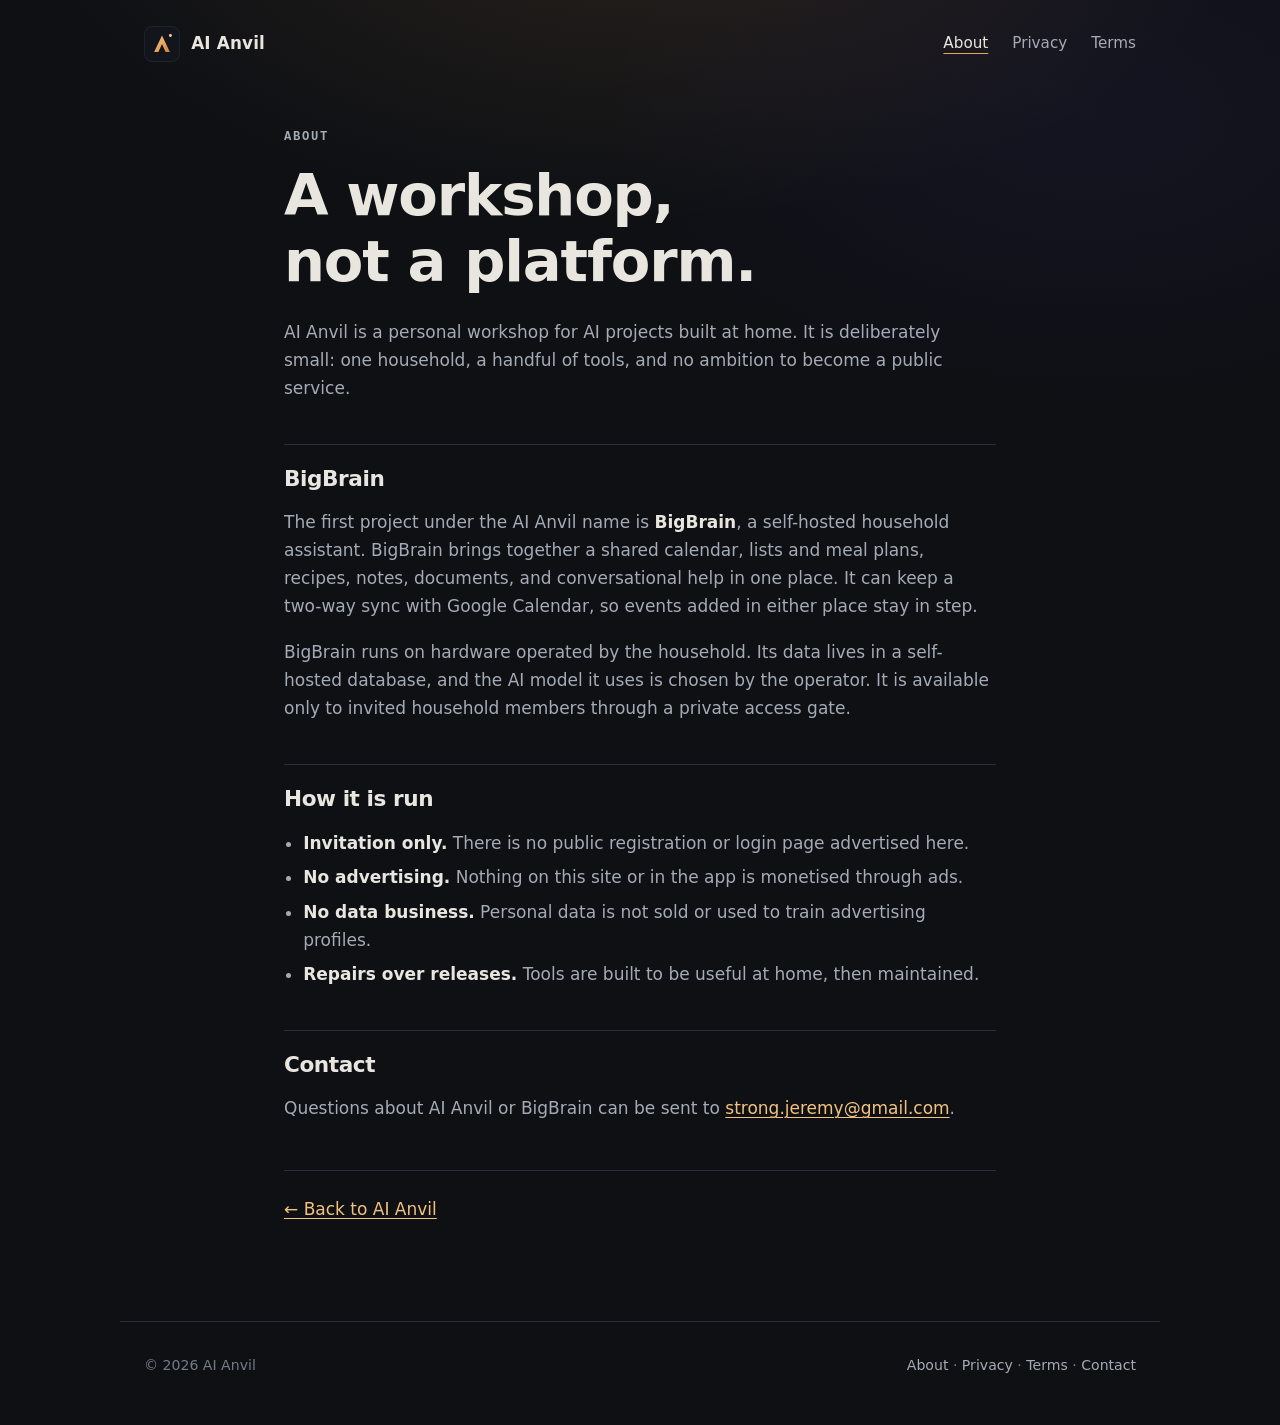
==== about/index.html @ 4a5acce0 "Add AI Anvil landing site with about, privacy, and terms" ====
<!doctype html>
<html lang="en">
<head>
  <meta charset="utf-8">
  <meta name="viewport" content="width=device-width, initial-scale=1">
  <title>About — AI Anvil</title>
  <meta name="description" content="AI Anvil is a private workshop for personal AI and the home of BigBrain, a self-hosted household assistant.">
  <link rel="canonical" href="https://aianvil.app/about/">
  <link rel="icon" href="/assets/mark.svg" type="image/svg+xml">
  <link rel="stylesheet" href="/assets/styles.css">
  <meta property="og:title" content="About — AI Anvil">
  <meta property="og:description" content="A private workshop for personal AI and the home of BigBrain.">
  <meta property="og:type" content="website">
  <meta property="og:url" content="https://aianvil.app/about/">
</head>
<body>
  <a class="skip-link" href="#main">Skip to content</a>

  <header class="site-header">
    <a class="brand" href="/" aria-label="AI Anvil home">
      <img src="/assets/mark.svg" alt="" width="36" height="36">
      <span>AI Anvil</span>
    </a>
    <nav class="site-nav" aria-label="Primary">
      <a href="/about/" aria-current="page">About</a>
      <a href="/privacy/">Privacy</a>
      <a href="/terms/">Terms</a>
    </nav>
  </header>

  <main id="main" class="prose">
    <p class="eyebrow">About</p>
    <h1>A workshop, not a platform.</h1>

    <p>
      AI Anvil is a personal workshop for AI projects built at home. It is deliberately small:
      one household, a handful of tools, and no ambition to become a public service.
    </p>

    <h2>BigBrain</h2>
    <p>
      The first project under the AI Anvil name is <strong>BigBrain</strong>, a self-hosted
      household assistant. BigBrain brings together a shared calendar, lists and meal plans,
      recipes, notes, documents, and conversational help in one place. It can keep a two-way
      sync with Google Calendar, so events added in either place stay in step.
    </p>
    <p>
      BigBrain runs on hardware operated by the household. Its data lives in a self-hosted
      database, and the AI model it uses is chosen by the operator. It is available only to
      invited household members through a private access gate.
    </p>

    <h2>How it is run</h2>
    <ul>
      <li><strong>Invitation only.</strong> There is no public registration or login page advertised here.</li>
      <li><strong>No advertising.</strong> Nothing on this site or in the app is monetised through ads.</li>
      <li><strong>No data business.</strong> Personal data is not sold or used to train advertising profiles.</li>
      <li><strong>Repairs over releases.</strong> Tools are built to be useful at home, then maintained.</li>
    </ul>

    <h2>Contact</h2>
    <p>
      Questions about AI Anvil or BigBrain can be sent to
      <a href="mailto:strong.jeremy@gmail.com">strong.jeremy@gmail.com</a>.
    </p>

    <p class="back"><a href="/">&larr; Back to AI Anvil</a></p>
  </main>

  <footer class="site-footer">
    <p>&copy; 2026 AI Anvil</p>
    <p>
      <a href="/about/">About</a>
      <span aria-hidden="true">·</span>
      <a href="/privacy/">Privacy</a>
      <span aria-hidden="true">·</span>
      <a href="/terms/">Terms</a>
      <span aria-hidden="true">·</span>
      <a href="mailto:strong.jeremy@gmail.com">Contact</a>
    </p>
  </footer>
</body>
</html>
---- assets/styles.css ----
/* AI Anvil — static site styles. No external fonts, no trackers, no JavaScript. */

:root {
  color-scheme: dark;
  --bg: #0e1014;
  --bg-soft: #12151b;
  --surface: #161a22;
  --surface-raised: #1b202a;
  --border: #29303c;
  --text: #e9e6df;
  --muted: #a4abb6;
  --faint: #737b88;
  --accent: #e7a558;
  --accent-bright: #f3c27e;
  --accent-dim: #8a5a28;
  --max: 1040px;
  --radius: 18px;
  --font: ui-sans-serif, system-ui, -apple-system, "Segoe UI", Roboto, "Helvetica Neue", Arial, sans-serif;
  --mono: ui-monospace, SFMono-Regular, Menlo, Consolas, "Liberation Mono", monospace;
}

*,
*::before,
*::after {
  box-sizing: border-box;
}

html {
  scroll-behavior: smooth;
}

body {
  margin: 0;
  min-height: 100vh;
  background:
    radial-gradient(900px 520px at 50% -10%, rgba(231, 165, 88, 0.13), transparent 70%),
    radial-gradient(700px 420px at 85% 8%, rgba(122, 92, 255, 0.06), transparent 70%),
    var(--bg);
  color: var(--text);
  font-family: var(--font);
  font-size: 17px;
  line-height: 1.65;
  -webkit-font-smoothing: antialiased;
  text-rendering: optimizeLegibility;
}

img,
svg {
  display: block;
  max-width: 100%;
}

a {
  color: var(--accent-bright);
  text-decoration-thickness: 0.08em;
  text-underline-offset: 0.18em;
}

a:hover {
  color: #ffd9a6;
}

:focus-visible {
  outline: 2px solid var(--accent-bright);
  outline-offset: 3px;
  border-radius: 4px;
}

.skip-link {
  position: absolute;
  left: 1rem;
  top: -100px;
  z-index: 100;
  padding: 0.6rem 0.9rem;
  border-radius: 8px;
  background: var(--accent);
  color: #1a1208;
  font-weight: 650;
  text-decoration: none;
}

.skip-link:focus {
  top: 1rem;
}

.visually-hidden {
  position: absolute;
  width: 1px;
  height: 1px;
  padding: 0;
  margin: -1px;
  overflow: hidden;
  clip: rect(0 0 0 0);
  white-space: nowrap;
  border: 0;
}

/* Header and navigation */

.site-header {
  display: flex;
  align-items: center;
  justify-content: space-between;
  gap: 1.5rem;
  max-width: var(--max);
  margin: 0 auto;
  padding: 1.6rem 1.5rem;
}

.brand {
  display: inline-flex;
  align-items: center;
  gap: 0.7rem;
  color: var(--text);
  text-decoration: none;
  font-weight: 700;
  letter-spacing: 0.01em;
}

.brand:hover {
  color: var(--text);
}

.brand span {
  font-size: 1.05rem;
}

.site-nav {
  display: flex;
  align-items: center;
  gap: 1.5rem;
  font-size: 0.95rem;
}

.site-nav a {
  color: var(--muted);
  text-decoration: none;
}

.site-nav a:hover,
.site-nav a[aria-current="page"] {
  color: var(--text);
}

.site-nav a[aria-current="page"] {
  text-decoration: underline;
  text-decoration-color: var(--accent);
  text-underline-offset: 0.35em;
}

/* Shared page shell */

main {
  max-width: var(--max);
  margin: 0 auto;
  padding: 0 1.5rem 5rem;
}

.eyebrow {
  margin: 0 0 1rem;
  color: var(--accent);
  font-family: var(--mono);
  font-size: 0.76rem;
  font-weight: 600;
  letter-spacing: 0.14em;
  text-transform: uppercase;
}

h1,
h2,
h3 {
  line-height: 1.15;
  letter-spacing: -0.02em;
  text-wrap: balance;
}

h1 {
  margin: 0 0 1.4rem;
  font-size: clamp(2.6rem, 7vw, 5.2rem);
  font-weight: 750;
}

h2 {
  margin: 0 0 1rem;
  font-size: clamp(1.6rem, 3.4vw, 2.3rem);
  font-weight: 700;
}

h3 {
  margin: 0 0 0.7rem;
  font-size: 1.12rem;
  font-weight: 650;
}

p {
  margin: 0 0 1.1rem;
}

.lede {
  max-width: 42rem;
  color: var(--muted);
  font-size: clamp(1.12rem, 2.2vw, 1.35rem);
  line-height: 1.55;
}

.lede strong {
  color: var(--text);
  font-weight: 650;
}

.note {
  color: var(--faint);
  font-family: var(--mono);
  font-size: 0.8rem;
  letter-spacing: 0.04em;
}

/* Home: hero */

.hero {
  padding: 4.5rem 0 4rem;
  border-bottom: 1px solid var(--border);
}

.hero h1 {
  background: linear-gradient(120deg, #fff 10%, var(--accent-bright) 55%, #c9863f 100%);
  -webkit-background-clip: text;
  background-clip: text;
  color: transparent;
}

/* Home: principles */

.principles {
  display: grid;
  grid-template-columns: repeat(3, minmax(0, 1fr));
  gap: 1rem;
  padding: 3rem 0;
  border-bottom: 1px solid var(--border);
}

.principles article {
  padding: 1.4rem;
  border: 1px solid var(--border);
  border-radius: var(--radius);
  background: linear-gradient(180deg, rgba(255, 255, 255, 0.025), transparent), var(--surface);
}

.principles p {
  margin: 0;
  color: var(--muted);
  font-size: 0.95rem;
}

/* Home: project */

.project {
  display: grid;
  grid-template-columns: minmax(0, 1.55fr) minmax(0, 1fr);
  gap: 2.5rem;
  padding: 3.5rem 0;
  border-bottom: 1px solid var(--border);
}

.project p {
  color: var(--muted);
  max-width: 40rem;
}

.card {
  align-self: start;
  padding: 1.5rem;
  border: 1px solid var(--border);
  border-radius: var(--radius);
  background: var(--surface-raised);
}

.card h3 {
  color: var(--accent-bright);
  font-family: var(--mono);
  font-size: 0.78rem;
  font-weight: 600;
  letter-spacing: 0.12em;
  text-transform: uppercase;
}

.card ul {
  margin: 0;
  padding-left: 1.1rem;
  color: var(--muted);
  font-size: 0.95rem;
}

.card li + li {
  margin-top: 0.45rem;
}

/* Home: closing */

.closing {
  padding: 3.5rem 0 0;
}

.closing p {
  max-width: 38rem;
  color: var(--muted);
}

/* Legal / prose pages */

.prose {
  max-width: 760px;
  padding-top: 2.5rem;
}

.prose h1 {
  font-size: clamp(2.2rem, 5.5vw, 3.6rem);
}

.prose h2 {
  margin-top: 2.6rem;
  padding-top: 1.4rem;
  border-top: 1px solid var(--border);
  font-size: 1.35rem;
}

.prose h3 {
  margin-top: 1.8rem;
  font-size: 1.05rem;
}

.prose p,
.prose li {
  color: var(--muted);
}

.prose strong {
  color: var(--text);
}

.prose ul {
  padding-left: 1.2rem;
}

.prose li + li {
  margin-top: 0.4rem;
}

.prose code {
  padding: 0.1em 0.35em;
  border: 1px solid var(--border);
  border-radius: 5px;
  background: var(--bg-soft);
  color: var(--accent-bright);
  font-family: var(--mono);
  font-size: 0.86em;
  overflow-wrap: anywhere;
}

.meta {
  color: var(--faint);
  font-family: var(--mono);
  font-size: 0.8rem;
  letter-spacing: 0.04em;
}

.back {
  margin-top: 3rem;
  padding-top: 1.5rem;
  border-top: 1px solid var(--border);
}

/* Footer */

.site-footer {
  display: flex;
  flex-wrap: wrap;
  align-items: center;
  justify-content: space-between;
  gap: 0.8rem 1.5rem;
  max-width: var(--max);
  margin: 0 auto;
  padding: 2rem 1.5rem 3rem;
  border-top: 1px solid var(--border);
  color: var(--faint);
  font-size: 0.88rem;
}

.site-footer p {
  margin: 0;
}

.site-footer a {
  color: var(--muted);
  text-decoration: none;
}

.site-footer a:hover {
  color: var(--text);
}

/* Responsive */

@media (max-width: 780px) {
  .principles,
  .project {
    grid-template-columns: 1fr;
  }

  .project {
    gap: 1.5rem;
  }

  .hero {
    padding-top: 3rem;
  }
}

@media (max-width: 520px) {
  .site-header {
    flex-direction: column;
    align-items: flex-start;
    gap: 1rem;
  }

  .site-nav {
    gap: 1.1rem;
  }

  .site-footer {
    flex-direction: column;
    align-items: flex-start;
  }
}

@media (prefers-reduced-motion: reduce) {
  html {
    scroll-behavior: auto;
  }
}
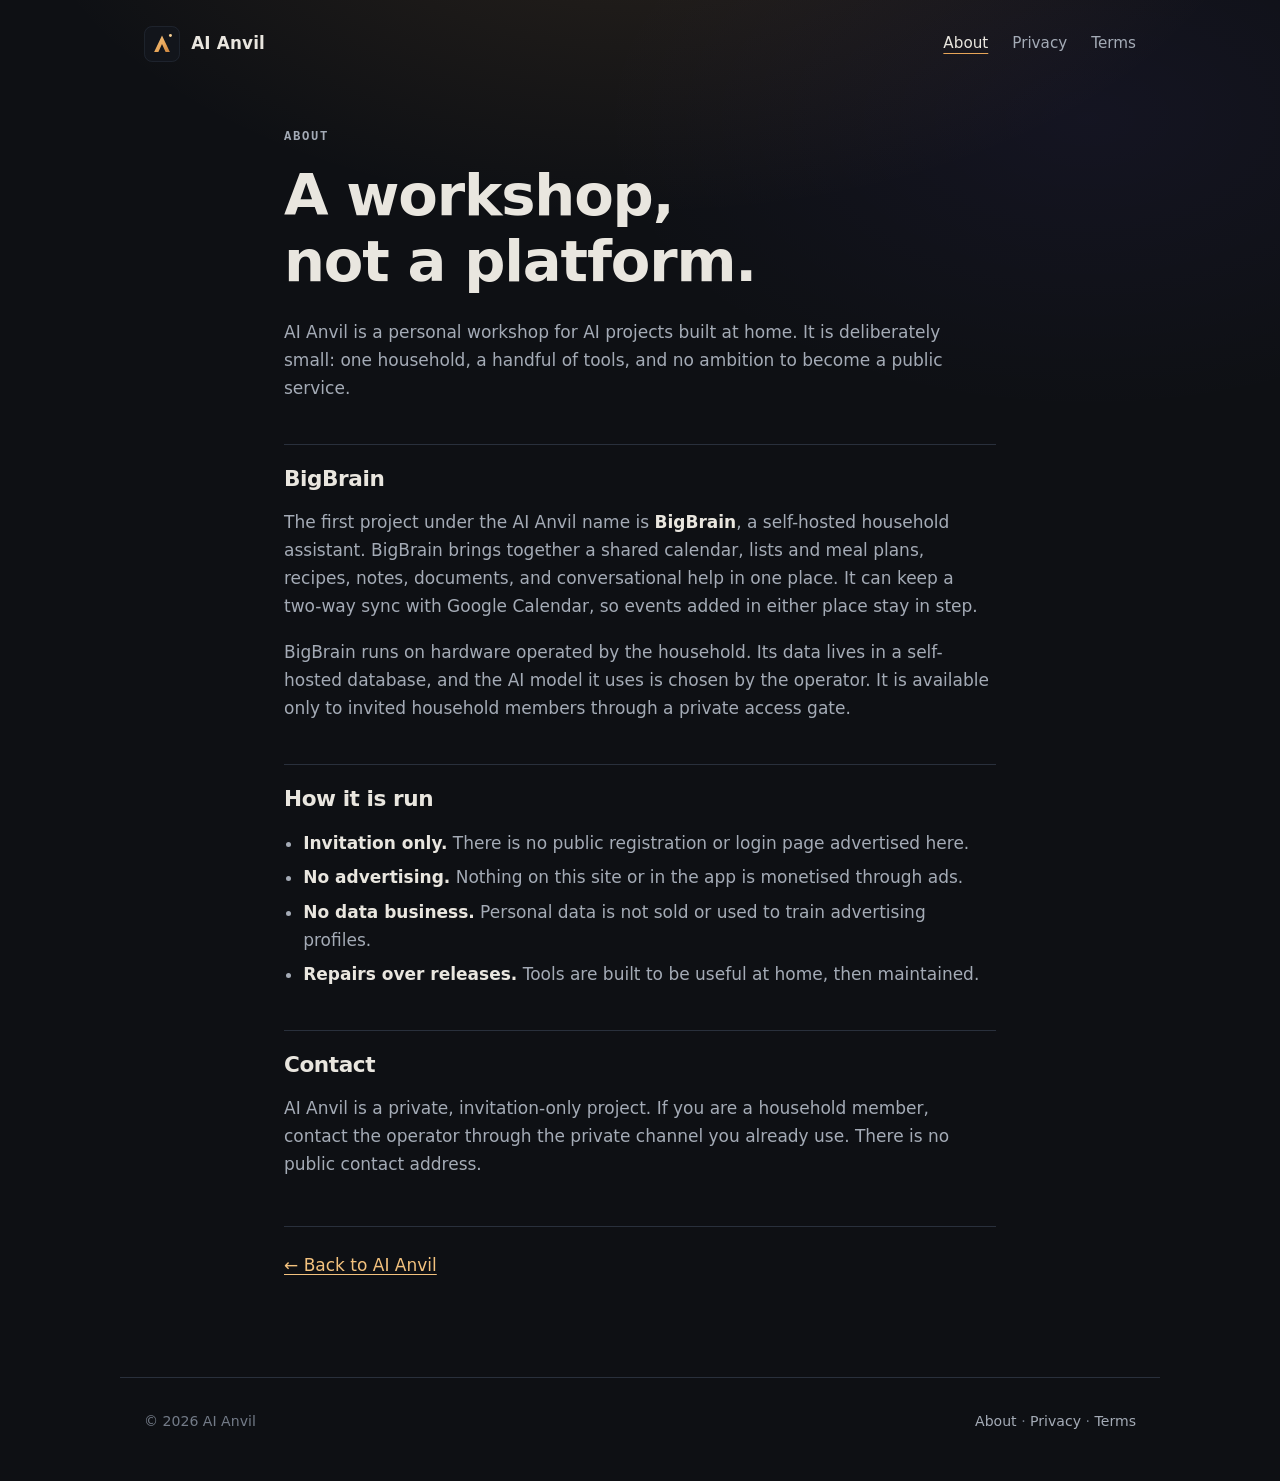
==== commit 444722bc: "Remove personal name and email from public pages" ====
--- a/about/index.html
+++ b/about/index.html
@@ -60,8 +60,9 @@
 
     <h2>Contact</h2>
     <p>
-      Questions about AI Anvil or BigBrain can be sent to
-      <a href="mailto:strong.jeremy@gmail.com">strong.jeremy@gmail.com</a>.
+      AI Anvil is a private, invitation-only project. If you are a household member, contact
+      the operator through the private channel you already use. There is no public contact
+      address.
     </p>
 
     <p class="back"><a href="/">&larr; Back to AI Anvil</a></p>
@@ -75,8 +76,6 @@
       <a href="/privacy/">Privacy</a>
       <span aria-hidden="true">·</span>
       <a href="/terms/">Terms</a>
-      <span aria-hidden="true">·</span>
-      <a href="mailto:strong.jeremy@gmail.com">Contact</a>
     </p>
   </footer>
 </body>
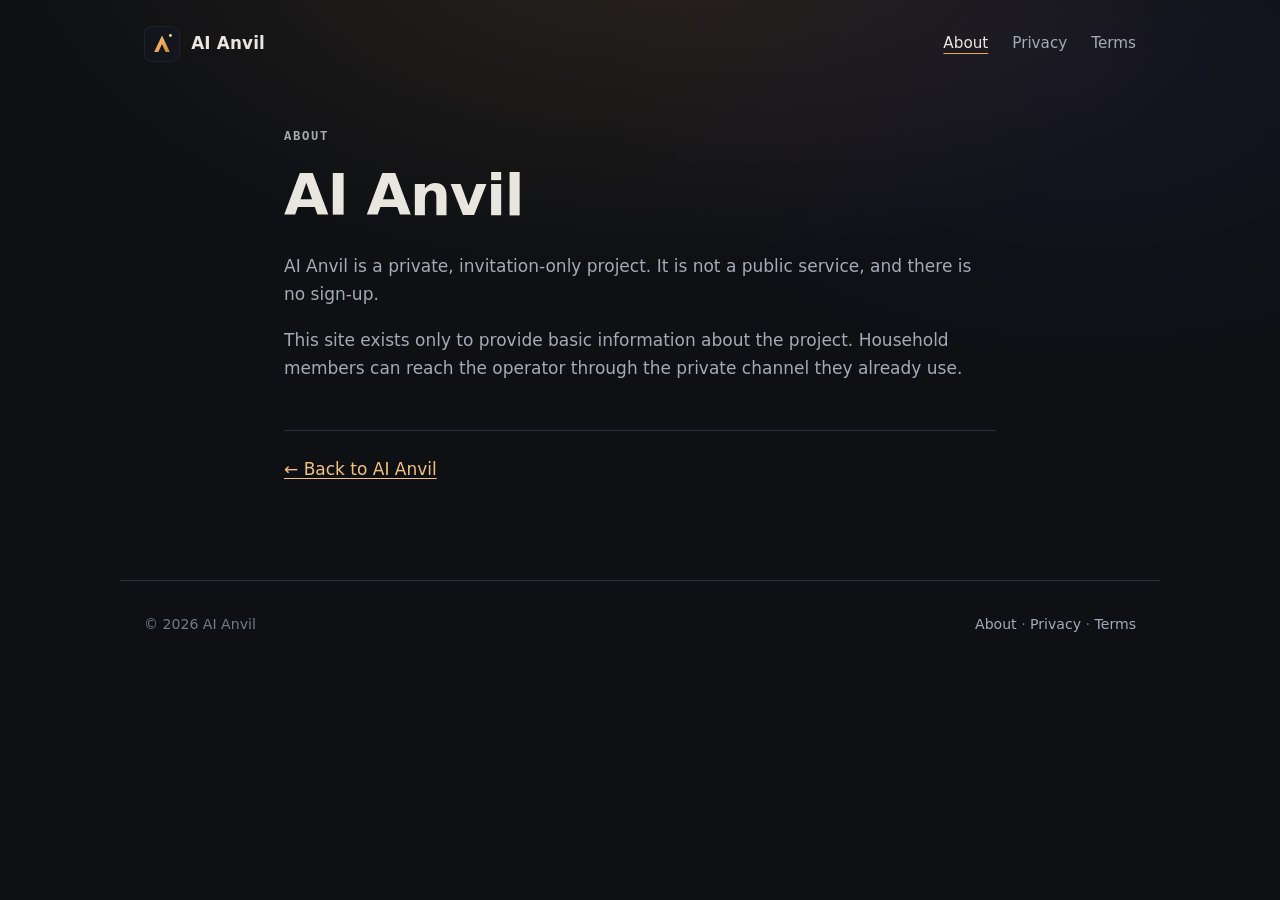
==== commit a50de456: "Reduce site to minimal landing and legal pages" ====
--- a/about/index.html
+++ b/about/index.html
@@ -4,12 +4,12 @@
   <meta charset="utf-8">
   <meta name="viewport" content="width=device-width, initial-scale=1">
   <title>About — AI Anvil</title>
-  <meta name="description" content="AI Anvil is a private workshop for personal AI and the home of BigBrain, a self-hosted household assistant.">
+  <meta name="description" content="About AI Anvil, a private, invitation-only project.">
   <link rel="canonical" href="https://aianvil.app/about/">
   <link rel="icon" href="/assets/mark.svg" type="image/svg+xml">
   <link rel="stylesheet" href="/assets/styles.css">
   <meta property="og:title" content="About — AI Anvil">
-  <meta property="og:description" content="A private workshop for personal AI and the home of BigBrain.">
+  <meta property="og:description" content="A private, invitation-only project.">
   <meta property="og:type" content="website">
   <meta property="og:url" content="https://aianvil.app/about/">
 </head>
@@ -30,39 +30,15 @@
 
   <main id="main" class="prose">
     <p class="eyebrow">About</p>
-    <h1>A workshop, not a platform.</h1>
+    <h1>AI Anvil</h1>
 
     <p>
-      AI Anvil is a personal workshop for AI projects built at home. It is deliberately small:
-      one household, a handful of tools, and no ambition to become a public service.
-    </p>
-
-    <h2>BigBrain</h2>
-    <p>
-      The first project under the AI Anvil name is <strong>BigBrain</strong>, a self-hosted
-      household assistant. BigBrain brings together a shared calendar, lists and meal plans,
-      recipes, notes, documents, and conversational help in one place. It can keep a two-way
-      sync with Google Calendar, so events added in either place stay in step.
+      AI Anvil is a private, invitation-only project. It is not a public service, and there
+      is no sign-up.
     </p>
     <p>
-      BigBrain runs on hardware operated by the household. Its data lives in a self-hosted
-      database, and the AI model it uses is chosen by the operator. It is available only to
-      invited household members through a private access gate.
-    </p>
-
-    <h2>How it is run</h2>
-    <ul>
-      <li><strong>Invitation only.</strong> There is no public registration or login page advertised here.</li>
-      <li><strong>No advertising.</strong> Nothing on this site or in the app is monetised through ads.</li>
-      <li><strong>No data business.</strong> Personal data is not sold or used to train advertising profiles.</li>
-      <li><strong>Repairs over releases.</strong> Tools are built to be useful at home, then maintained.</li>
-    </ul>
-
-    <h2>Contact</h2>
-    <p>
-      AI Anvil is a private, invitation-only project. If you are a household member, contact
-      the operator through the private channel you already use. There is no public contact
-      address.
+      This site exists only to provide basic information about the project. Household members
+      can reach the operator through the private channel they already use.
     </p>
 
     <p class="back"><a href="/">&larr; Back to AI Anvil</a></p>
